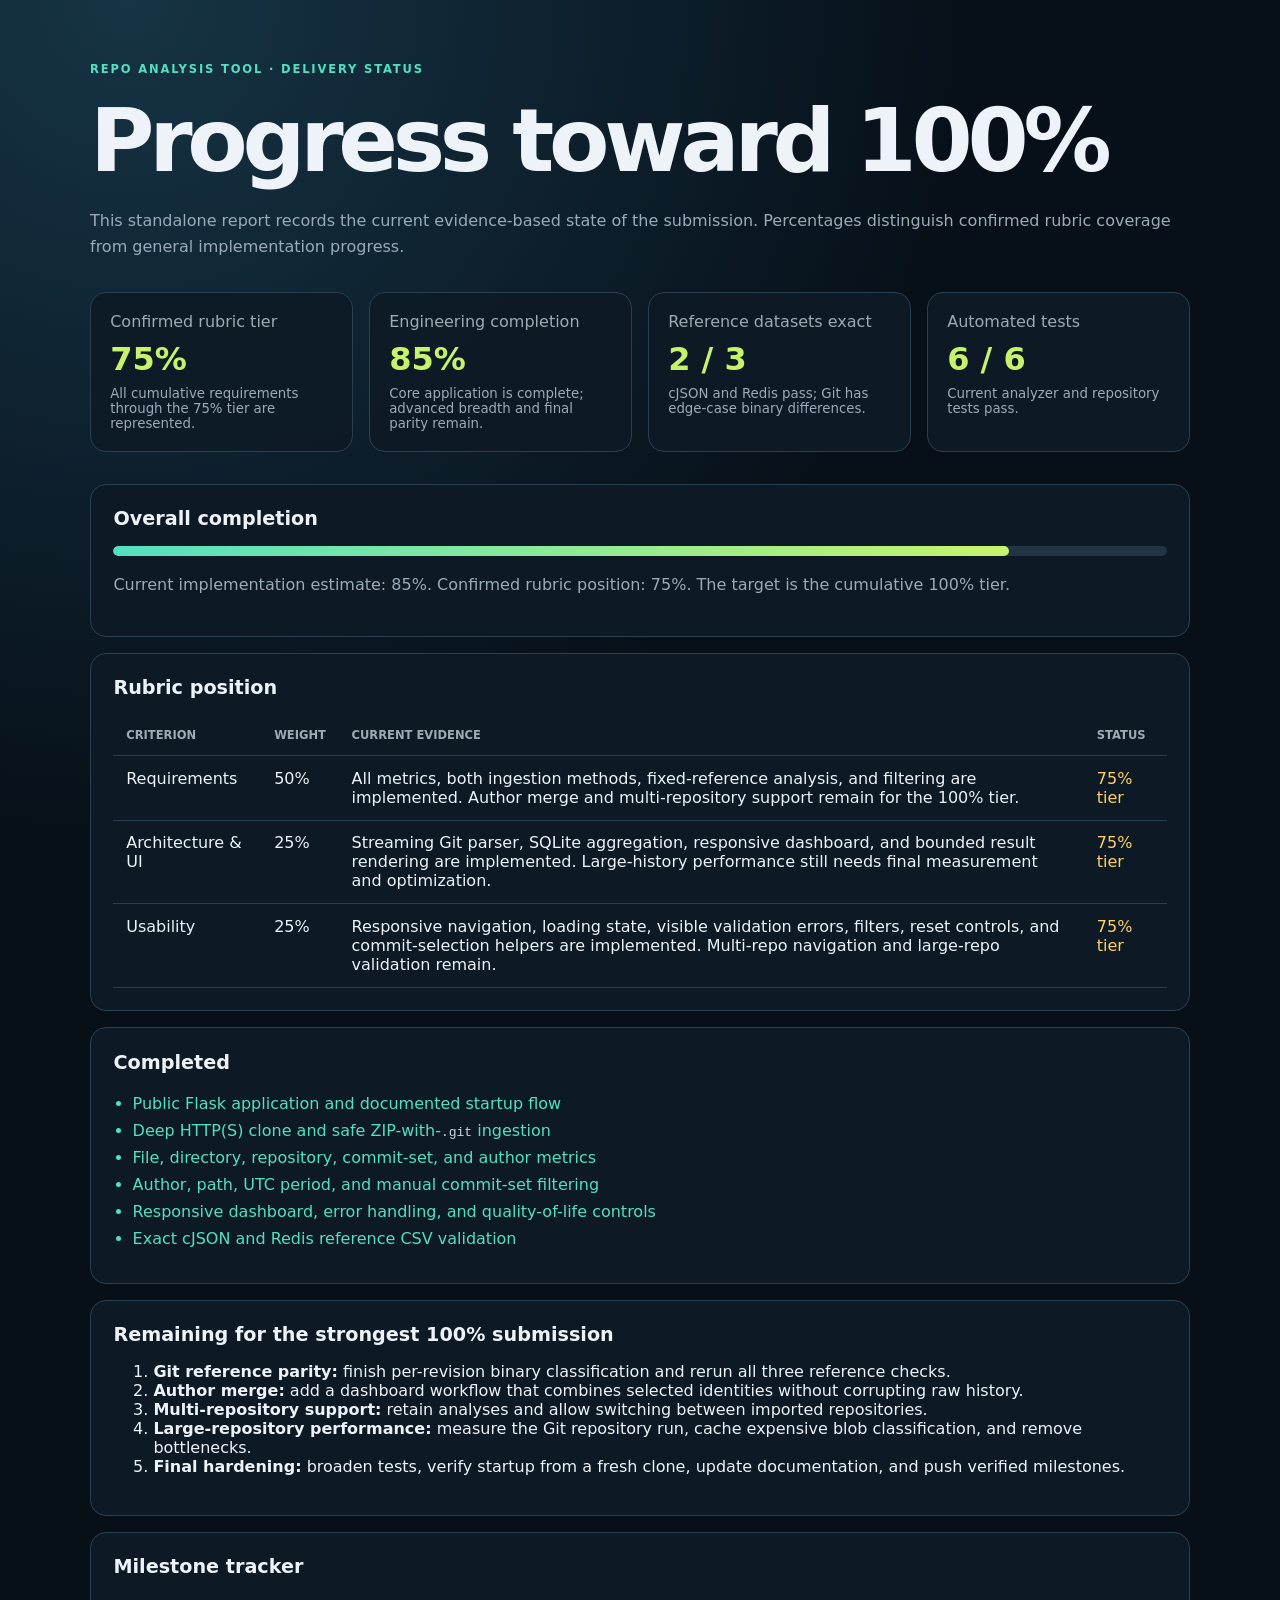
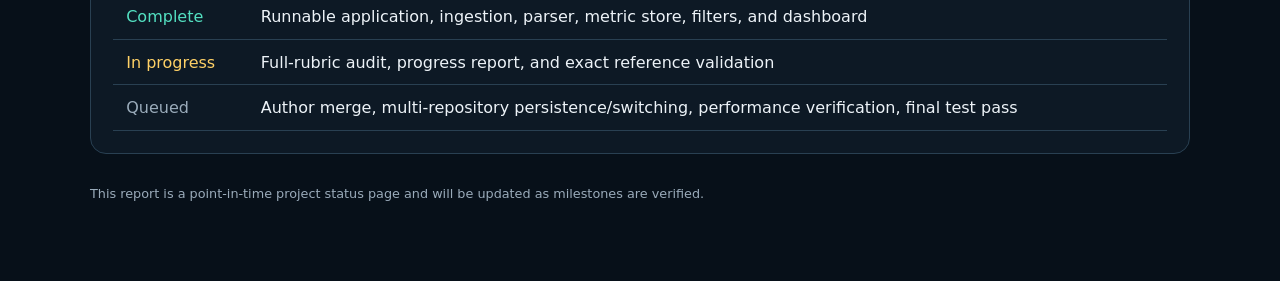
==== info/progress.html @ 6e2acbab "Complete core repository analysis dashboard" ====
<!doctype html>
<html lang="en">
<head>
  <meta charset="utf-8">
  <meta name="viewport" content="width=device-width, initial-scale=1">
  <title>SDPTest Delivery Progress</title>
  <style>
    :root { color-scheme: dark; font-family: Inter, system-ui, sans-serif; --bg:#071019; --panel:#0e1b27; --line:#294052; --ink:#edf3f8; --muted:#9aabba; --teal:#53e0c1; --lime:#c6f36b; --amber:#ffd166; }
    * { box-sizing: border-box; }
    body { margin:0; background:radial-gradient(circle at 10% 0,#163445,var(--bg) 38%); color:var(--ink); }
    main { width:min(1100px,calc(100% - 2rem)); margin:auto; padding:3rem 0 5rem; }
    h1 { margin:.25rem 0 1rem; font-size:clamp(2.4rem,7vw,5.5rem); letter-spacing:-.06em; }
    h2 { margin:0 0 1rem; font-size:1.2rem; }
    p { color:var(--muted); line-height:1.6; }
    .eyebrow { color:var(--teal); font-size:.72rem; font-weight:800; letter-spacing:.16em; text-transform:uppercase; }
    .grid { display:grid; grid-template-columns:repeat(4,1fr); gap:1rem; margin:2rem 0; }
    .card,.panel { border:1px solid var(--line); border-radius:16px; background:rgba(14,27,39,.92); }
    .card { padding:1.2rem; }
    .card span,.card small { display:block; color:var(--muted); }
    .card strong { display:block; margin:.55rem 0; color:var(--lime); font-size:2rem; }
    .panel { margin-top:1rem; padding:1.4rem; }
    .bar { height:10px; overflow:hidden; border-radius:20px; background:#213441; }
    .bar i { display:block; width:var(--value); height:100%; border-radius:inherit; background:linear-gradient(90deg,var(--teal),var(--lime)); }
    table { width:100%; border-collapse:collapse; }
    th,td { padding:.8rem; border-bottom:1px solid var(--line); text-align:left; vertical-align:top; }
    th { color:var(--muted); font-size:.72rem; text-transform:uppercase; }
    .done { color:var(--teal); } .active { color:var(--amber); } .todo { color:var(--muted); }
    ul { margin:.5rem 0; padding-left:1.2rem; color:var(--muted); line-height:1.7; }
    code { color:#c9d7e2; }
    footer { margin-top:2rem; color:var(--muted); font-size:.8rem; }
    @media(max-width:800px){.grid{grid-template-columns:repeat(2,1fr)} table{display:block;overflow:auto}}
  </style>
</head>
<body>
<main>
  <p class="eyebrow">Repo Analysis Tool · Delivery status</p>
  <h1>Progress toward 100%</h1>
  <p>This standalone report records the current evidence-based state of the submission. Percentages distinguish confirmed rubric coverage from general implementation progress.</p>

  <section class="grid" aria-label="Progress summary">
    <article class="card"><span>Confirmed rubric tier</span><strong>75%</strong><small>All cumulative requirements through the 75% tier are represented.</small></article>
    <article class="card"><span>Engineering completion</span><strong>85%</strong><small>Core application is complete; advanced breadth and final parity remain.</small></article>
    <article class="card"><span>Reference datasets exact</span><strong>2 / 3</strong><small>cJSON and Redis pass; Git has edge-case binary differences.</small></article>
    <article class="card"><span>Automated tests</span><strong>6 / 6</strong><small>Current analyzer and repository tests pass.</small></article>
  </section>

  <section class="panel">
    <h2>Overall completion</h2>
    <div class="bar" aria-label="85 percent complete"><i style="--value:85%"></i></div>
    <p>Current implementation estimate: 85%. Confirmed rubric position: 75%. The target is the cumulative 100% tier.</p>
  </section>

  <section class="panel">
    <h2>Rubric position</h2>
    <table>
      <thead><tr><th>Criterion</th><th>Weight</th><th>Current evidence</th><th>Status</th></tr></thead>
      <tbody>
        <tr><td>Requirements</td><td>50%</td><td>All metrics, both ingestion methods, fixed-reference analysis, and filtering are implemented. Author merge and multi-repository support remain for the 100% tier.</td><td class="active">75% tier</td></tr>
        <tr><td>Architecture &amp; UI</td><td>25%</td><td>Streaming Git parser, SQLite aggregation, responsive dashboard, and bounded result rendering are implemented. Large-history performance still needs final measurement and optimization.</td><td class="active">75% tier</td></tr>
        <tr><td>Usability</td><td>25%</td><td>Responsive navigation, loading state, visible validation errors, filters, reset controls, and commit-selection helpers are implemented. Multi-repo navigation and large-repo validation remain.</td><td class="active">75% tier</td></tr>
      </tbody>
    </table>
  </section>

  <section class="panel">
    <h2>Completed</h2>
    <ul>
      <li class="done">Public Flask application and documented startup flow</li>
      <li class="done">Deep HTTP(S) clone and safe ZIP-with-<code>.git</code> ingestion</li>
      <li class="done">File, directory, repository, commit-set, and author metrics</li>
      <li class="done">Author, path, UTC period, and manual commit-set filtering</li>
      <li class="done">Responsive dashboard, error handling, and quality-of-life controls</li>
      <li class="done">Exact cJSON and Redis reference CSV validation</li>
    </ul>
  </section>

  <section class="panel">
    <h2>Remaining for the strongest 100% submission</h2>
    <ol>
      <li><strong>Git reference parity:</strong> finish per-revision binary classification and rerun all three reference checks.</li>
      <li><strong>Author merge:</strong> add a dashboard workflow that combines selected identities without corrupting raw history.</li>
      <li><strong>Multi-repository support:</strong> retain analyses and allow switching between imported repositories.</li>
      <li><strong>Large-repository performance:</strong> measure the Git repository run, cache expensive blob classification, and remove bottlenecks.</li>
      <li><strong>Final hardening:</strong> broaden tests, verify startup from a fresh clone, update documentation, and push verified milestones.</li>
    </ol>
  </section>

  <section class="panel">
    <h2>Milestone tracker</h2>
    <table>
      <tbody>
        <tr><td class="done">Complete</td><td>Runnable application, ingestion, parser, metric store, filters, and dashboard</td></tr>
        <tr><td class="active">In progress</td><td>Full-rubric audit, progress report, and exact reference validation</td></tr>
        <tr><td class="todo">Queued</td><td>Author merge, multi-repository persistence/switching, performance verification, final test pass</td></tr>
      </tbody>
    </table>
  </section>

  <footer>This report is a point-in-time project status page and will be updated as milestones are verified.</footer>
</main>
</body>
</html>
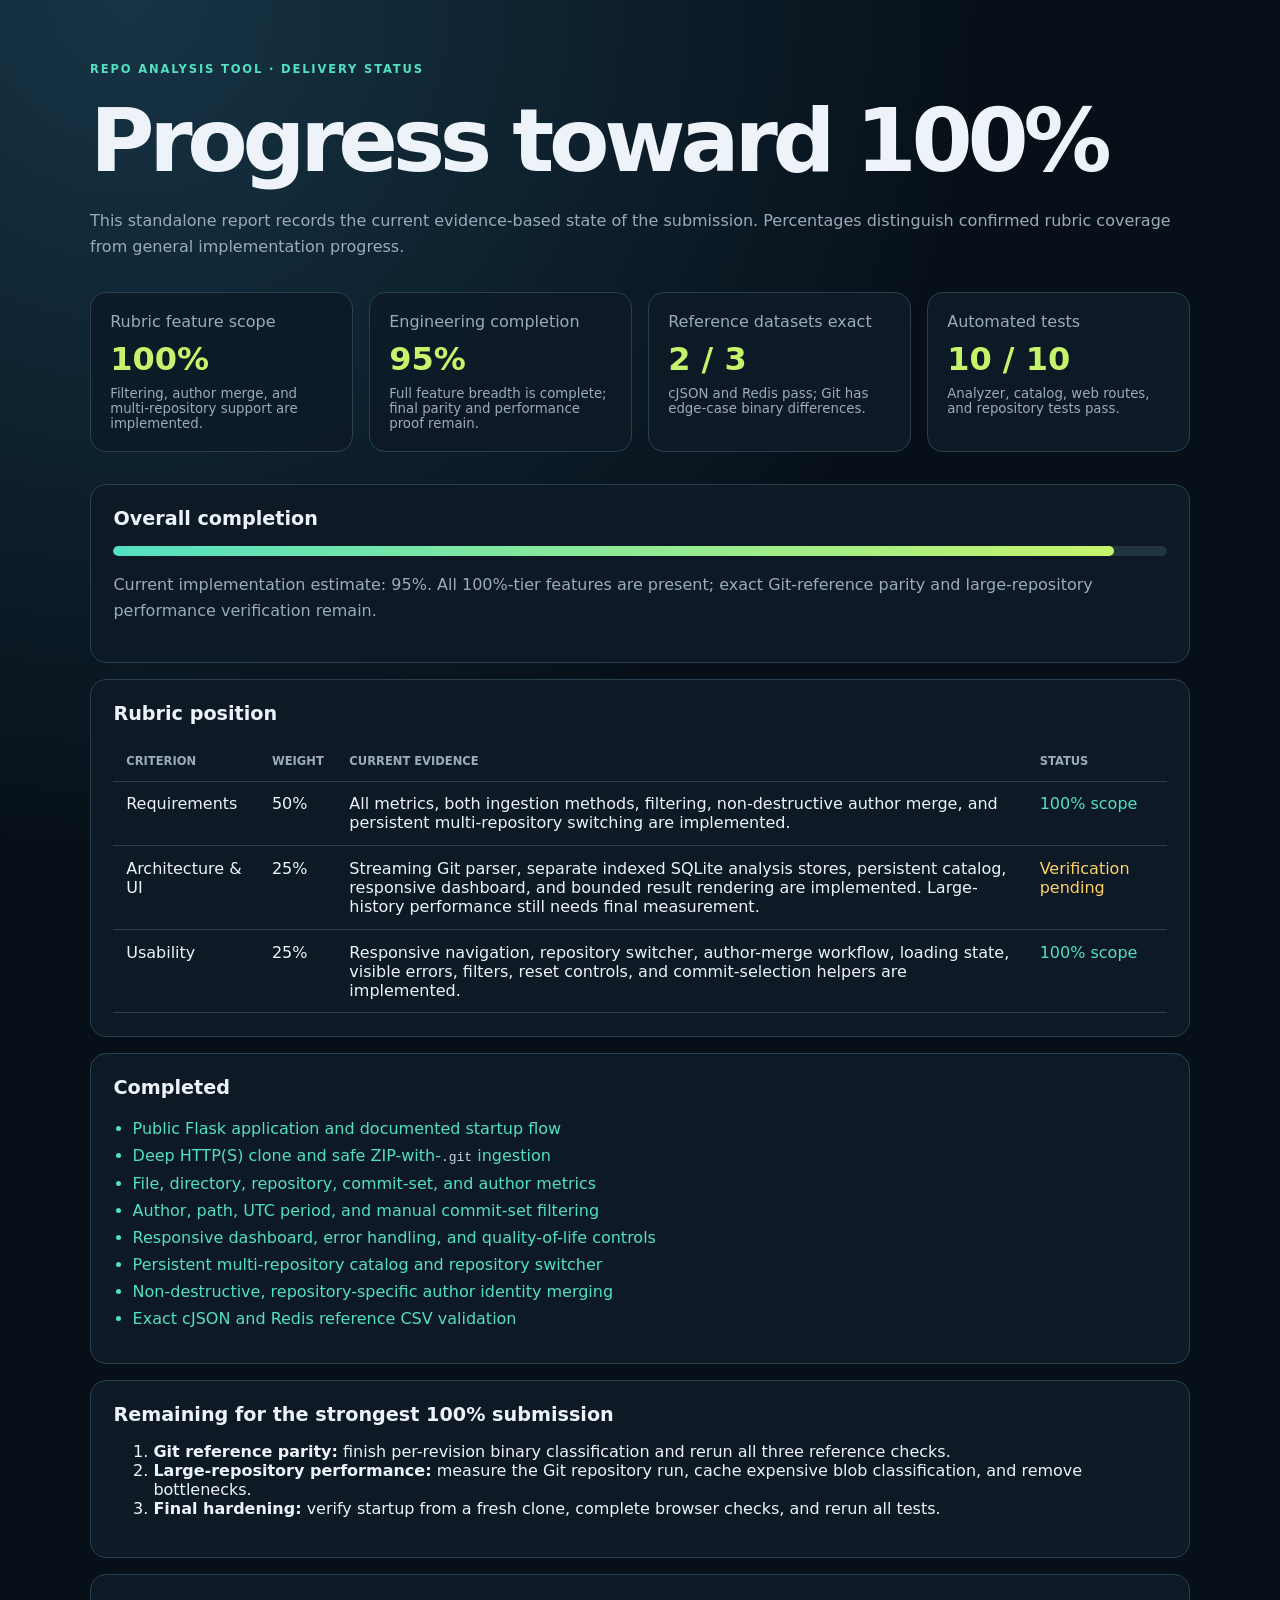
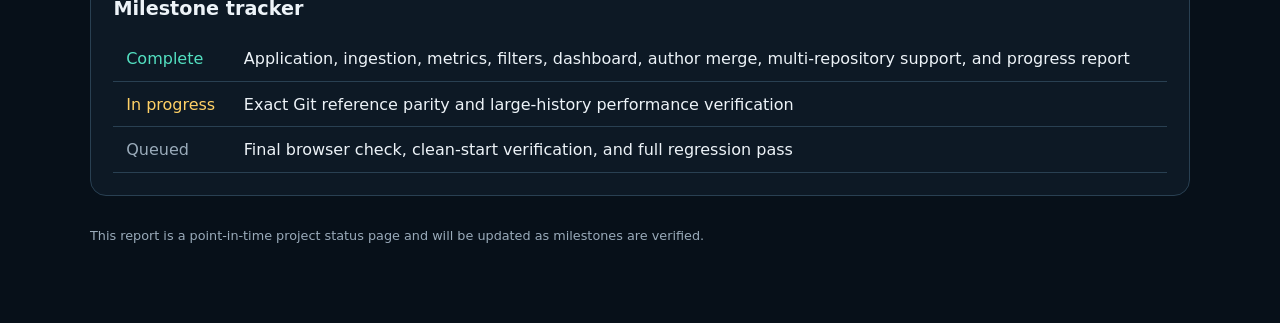
==== commit ae7ed18e: "Add multi-repository and author merge support" ====
--- a/info/progress.html
+++ b/info/progress.html
@@ -38,16 +38,16 @@
   <p>This standalone report records the current evidence-based state of the submission. Percentages distinguish confirmed rubric coverage from general implementation progress.</p>
 
   <section class="grid" aria-label="Progress summary">
-    <article class="card"><span>Confirmed rubric tier</span><strong>75%</strong><small>All cumulative requirements through the 75% tier are represented.</small></article>
-    <article class="card"><span>Engineering completion</span><strong>85%</strong><small>Core application is complete; advanced breadth and final parity remain.</small></article>
+    <article class="card"><span>Rubric feature scope</span><strong>100%</strong><small>Filtering, author merge, and multi-repository support are implemented.</small></article>
+    <article class="card"><span>Engineering completion</span><strong>95%</strong><small>Full feature breadth is complete; final parity and performance proof remain.</small></article>
     <article class="card"><span>Reference datasets exact</span><strong>2 / 3</strong><small>cJSON and Redis pass; Git has edge-case binary differences.</small></article>
-    <article class="card"><span>Automated tests</span><strong>6 / 6</strong><small>Current analyzer and repository tests pass.</small></article>
+    <article class="card"><span>Automated tests</span><strong>10 / 10</strong><small>Analyzer, catalog, web routes, and repository tests pass.</small></article>
   </section>
 
   <section class="panel">
     <h2>Overall completion</h2>
-    <div class="bar" aria-label="85 percent complete"><i style="--value:85%"></i></div>
-    <p>Current implementation estimate: 85%. Confirmed rubric position: 75%. The target is the cumulative 100% tier.</p>
+    <div class="bar" aria-label="95 percent complete"><i style="--value:95%"></i></div>
+    <p>Current implementation estimate: 95%. All 100%-tier features are present; exact Git-reference parity and large-repository performance verification remain.</p>
   </section>
 
   <section class="panel">
@@ -55,9 +55,9 @@
     <table>
       <thead><tr><th>Criterion</th><th>Weight</th><th>Current evidence</th><th>Status</th></tr></thead>
       <tbody>
-        <tr><td>Requirements</td><td>50%</td><td>All metrics, both ingestion methods, fixed-reference analysis, and filtering are implemented. Author merge and multi-repository support remain for the 100% tier.</td><td class="active">75% tier</td></tr>
-        <tr><td>Architecture &amp; UI</td><td>25%</td><td>Streaming Git parser, SQLite aggregation, responsive dashboard, and bounded result rendering are implemented. Large-history performance still needs final measurement and optimization.</td><td class="active">75% tier</td></tr>
-        <tr><td>Usability</td><td>25%</td><td>Responsive navigation, loading state, visible validation errors, filters, reset controls, and commit-selection helpers are implemented. Multi-repo navigation and large-repo validation remain.</td><td class="active">75% tier</td></tr>
+        <tr><td>Requirements</td><td>50%</td><td>All metrics, both ingestion methods, filtering, non-destructive author merge, and persistent multi-repository switching are implemented.</td><td class="done">100% scope</td></tr>
+        <tr><td>Architecture &amp; UI</td><td>25%</td><td>Streaming Git parser, separate indexed SQLite analysis stores, persistent catalog, responsive dashboard, and bounded result rendering are implemented. Large-history performance still needs final measurement.</td><td class="active">Verification pending</td></tr>
+        <tr><td>Usability</td><td>25%</td><td>Responsive navigation, repository switcher, author-merge workflow, loading state, visible errors, filters, reset controls, and commit-selection helpers are implemented.</td><td class="done">100% scope</td></tr>
       </tbody>
     </table>
   </section>
@@ -70,6 +70,8 @@
       <li class="done">File, directory, repository, commit-set, and author metrics</li>
       <li class="done">Author, path, UTC period, and manual commit-set filtering</li>
       <li class="done">Responsive dashboard, error handling, and quality-of-life controls</li>
+      <li class="done">Persistent multi-repository catalog and repository switcher</li>
+      <li class="done">Non-destructive, repository-specific author identity merging</li>
       <li class="done">Exact cJSON and Redis reference CSV validation</li>
     </ul>
   </section>
@@ -78,10 +80,8 @@
     <h2>Remaining for the strongest 100% submission</h2>
     <ol>
       <li><strong>Git reference parity:</strong> finish per-revision binary classification and rerun all three reference checks.</li>
-      <li><strong>Author merge:</strong> add a dashboard workflow that combines selected identities without corrupting raw history.</li>
-      <li><strong>Multi-repository support:</strong> retain analyses and allow switching between imported repositories.</li>
       <li><strong>Large-repository performance:</strong> measure the Git repository run, cache expensive blob classification, and remove bottlenecks.</li>
-      <li><strong>Final hardening:</strong> broaden tests, verify startup from a fresh clone, update documentation, and push verified milestones.</li>
+      <li><strong>Final hardening:</strong> verify startup from a fresh clone, complete browser checks, and rerun all tests.</li>
     </ol>
   </section>
 
@@ -89,9 +89,9 @@
     <h2>Milestone tracker</h2>
     <table>
       <tbody>
-        <tr><td class="done">Complete</td><td>Runnable application, ingestion, parser, metric store, filters, and dashboard</td></tr>
-        <tr><td class="active">In progress</td><td>Full-rubric audit, progress report, and exact reference validation</td></tr>
-        <tr><td class="todo">Queued</td><td>Author merge, multi-repository persistence/switching, performance verification, final test pass</td></tr>
+        <tr><td class="done">Complete</td><td>Application, ingestion, metrics, filters, dashboard, author merge, multi-repository support, and progress report</td></tr>
+        <tr><td class="active">In progress</td><td>Exact Git reference parity and large-history performance verification</td></tr>
+        <tr><td class="todo">Queued</td><td>Final browser check, clean-start verification, and full regression pass</td></tr>
       </tbody>
     </table>
   </section>
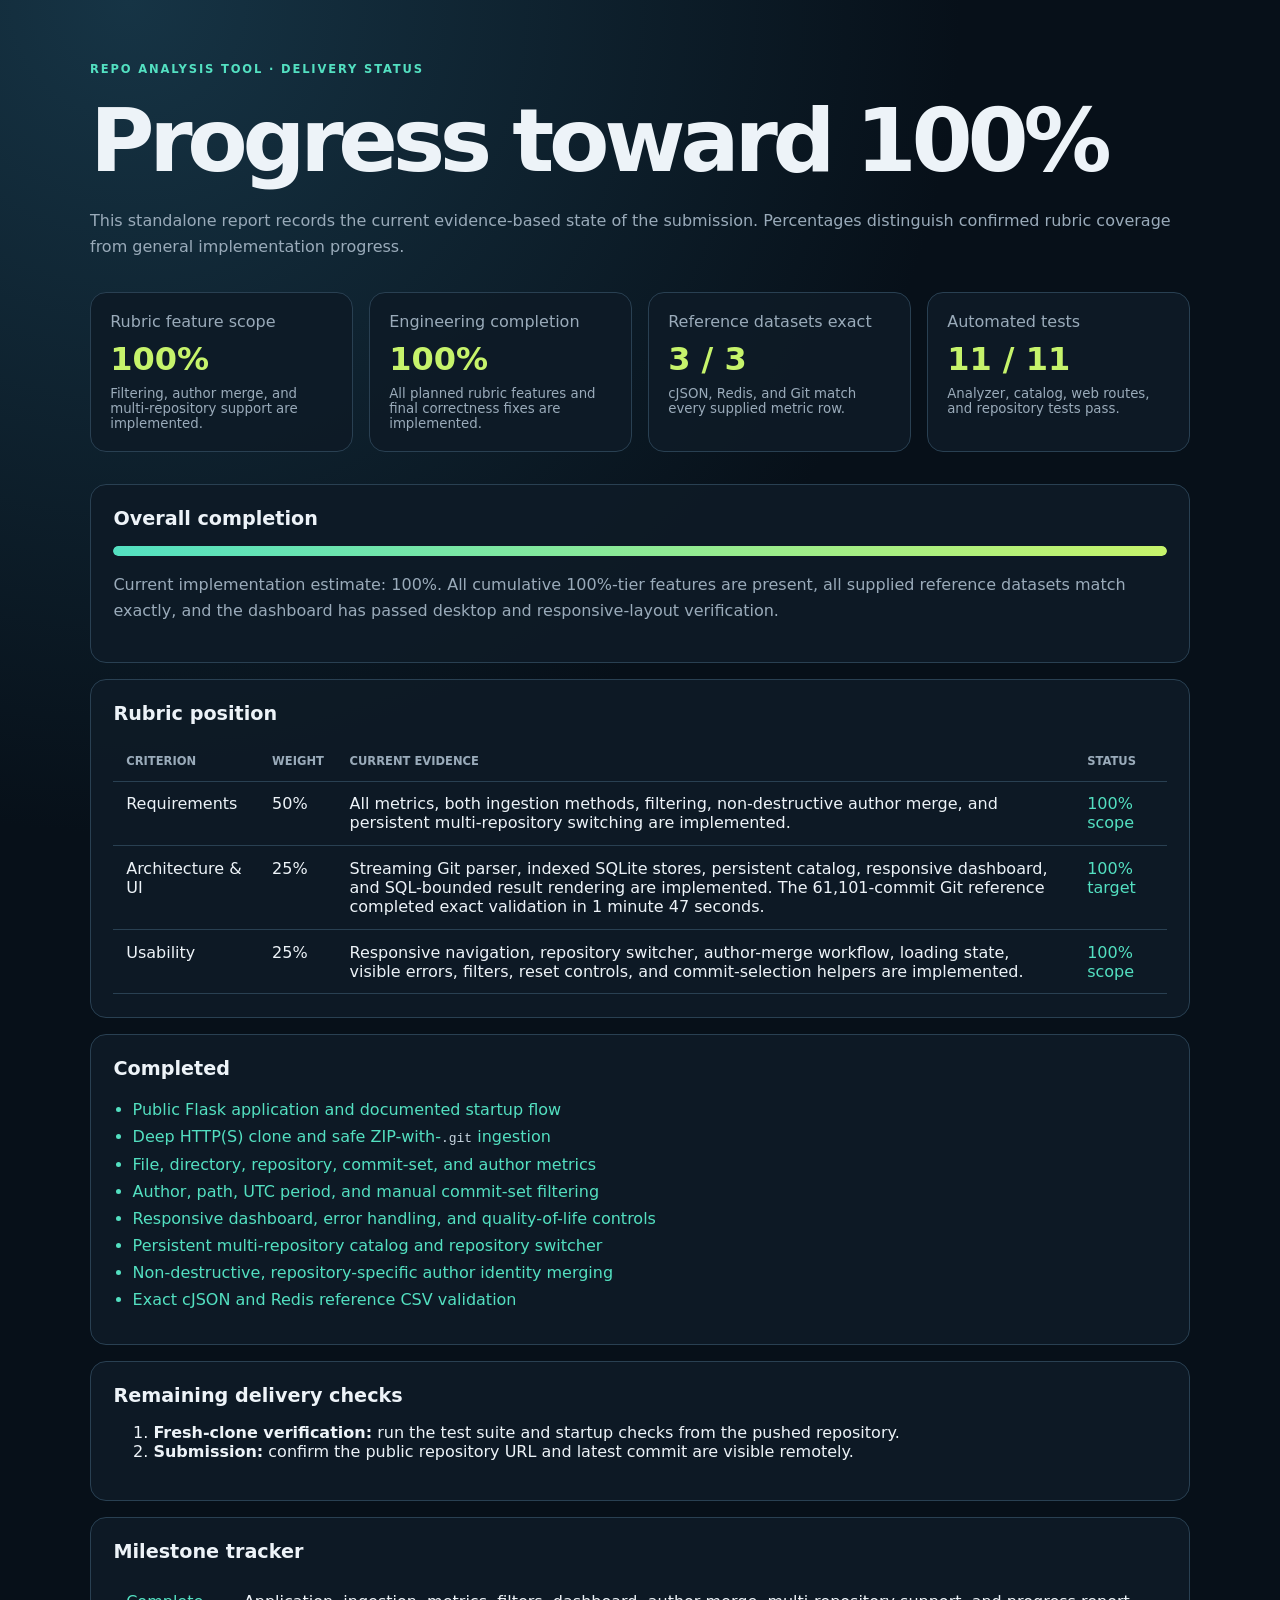
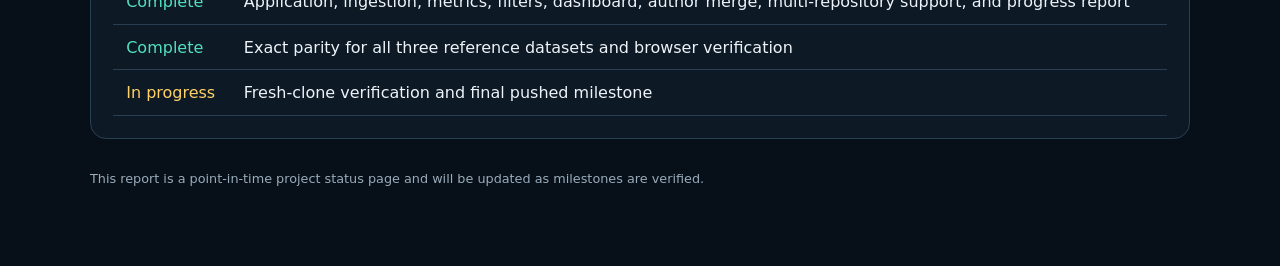
==== commit cebbe04c: "Match all reference metrics and optimize queries" ====
--- a/info/progress.html
+++ b/info/progress.html
@@ -39,15 +39,15 @@
 
   <section class="grid" aria-label="Progress summary">
     <article class="card"><span>Rubric feature scope</span><strong>100%</strong><small>Filtering, author merge, and multi-repository support are implemented.</small></article>
-    <article class="card"><span>Engineering completion</span><strong>95%</strong><small>Full feature breadth is complete; final parity and performance proof remain.</small></article>
-    <article class="card"><span>Reference datasets exact</span><strong>2 / 3</strong><small>cJSON and Redis pass; Git has edge-case binary differences.</small></article>
-    <article class="card"><span>Automated tests</span><strong>10 / 10</strong><small>Analyzer, catalog, web routes, and repository tests pass.</small></article>
+    <article class="card"><span>Engineering completion</span><strong>100%</strong><small>All planned rubric features and final correctness fixes are implemented.</small></article>
+    <article class="card"><span>Reference datasets exact</span><strong>3 / 3</strong><small>cJSON, Redis, and Git match every supplied metric row.</small></article>
+    <article class="card"><span>Automated tests</span><strong>11 / 11</strong><small>Analyzer, catalog, web routes, and repository tests pass.</small></article>
   </section>
 
   <section class="panel">
     <h2>Overall completion</h2>
-    <div class="bar" aria-label="95 percent complete"><i style="--value:95%"></i></div>
-    <p>Current implementation estimate: 95%. All 100%-tier features are present; exact Git-reference parity and large-repository performance verification remain.</p>
+    <div class="bar" aria-label="100 percent complete"><i style="--value:100%"></i></div>
+    <p>Current implementation estimate: 100%. All cumulative 100%-tier features are present, all supplied reference datasets match exactly, and the dashboard has passed desktop and responsive-layout verification.</p>
   </section>
 
   <section class="panel">
@@ -56,7 +56,7 @@
       <thead><tr><th>Criterion</th><th>Weight</th><th>Current evidence</th><th>Status</th></tr></thead>
       <tbody>
         <tr><td>Requirements</td><td>50%</td><td>All metrics, both ingestion methods, filtering, non-destructive author merge, and persistent multi-repository switching are implemented.</td><td class="done">100% scope</td></tr>
-        <tr><td>Architecture &amp; UI</td><td>25%</td><td>Streaming Git parser, separate indexed SQLite analysis stores, persistent catalog, responsive dashboard, and bounded result rendering are implemented. Large-history performance still needs final measurement.</td><td class="active">Verification pending</td></tr>
+        <tr><td>Architecture &amp; UI</td><td>25%</td><td>Streaming Git parser, indexed SQLite stores, persistent catalog, responsive dashboard, and SQL-bounded result rendering are implemented. The 61,101-commit Git reference completed exact validation in 1 minute 47 seconds.</td><td class="done">100% target</td></tr>
         <tr><td>Usability</td><td>25%</td><td>Responsive navigation, repository switcher, author-merge workflow, loading state, visible errors, filters, reset controls, and commit-selection helpers are implemented.</td><td class="done">100% scope</td></tr>
       </tbody>
     </table>
@@ -77,11 +77,10 @@
   </section>
 
   <section class="panel">
-    <h2>Remaining for the strongest 100% submission</h2>
+    <h2>Remaining delivery checks</h2>
     <ol>
-      <li><strong>Git reference parity:</strong> finish per-revision binary classification and rerun all three reference checks.</li>
-      <li><strong>Large-repository performance:</strong> measure the Git repository run, cache expensive blob classification, and remove bottlenecks.</li>
-      <li><strong>Final hardening:</strong> verify startup from a fresh clone, complete browser checks, and rerun all tests.</li>
+      <li><strong>Fresh-clone verification:</strong> run the test suite and startup checks from the pushed repository.</li>
+      <li><strong>Submission:</strong> confirm the public repository URL and latest commit are visible remotely.</li>
     </ol>
   </section>
 
@@ -90,8 +89,8 @@
     <table>
       <tbody>
         <tr><td class="done">Complete</td><td>Application, ingestion, metrics, filters, dashboard, author merge, multi-repository support, and progress report</td></tr>
-        <tr><td class="active">In progress</td><td>Exact Git reference parity and large-history performance verification</td></tr>
-        <tr><td class="todo">Queued</td><td>Final browser check, clean-start verification, and full regression pass</td></tr>
+        <tr><td class="done">Complete</td><td>Exact parity for all three reference datasets and browser verification</td></tr>
+        <tr><td class="active">In progress</td><td>Fresh-clone verification and final pushed milestone</td></tr>
       </tbody>
     </table>
   </section>
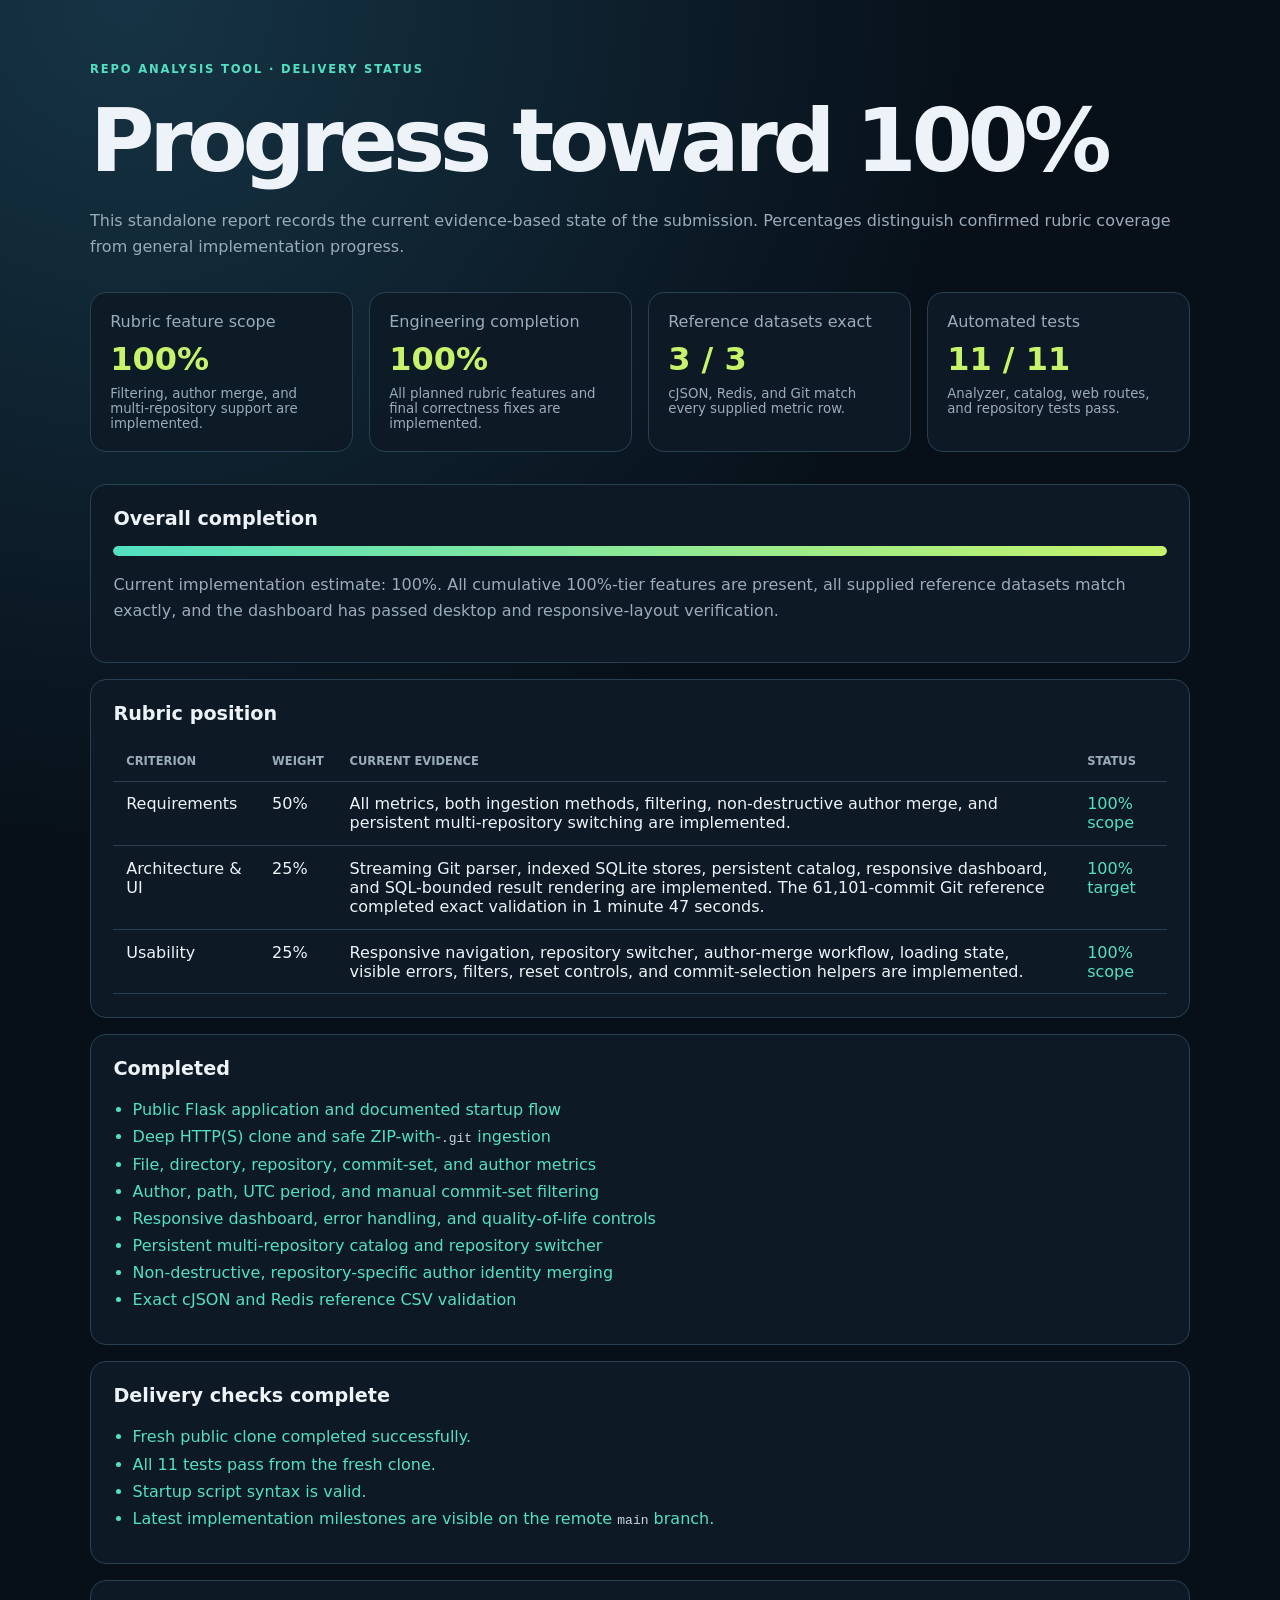
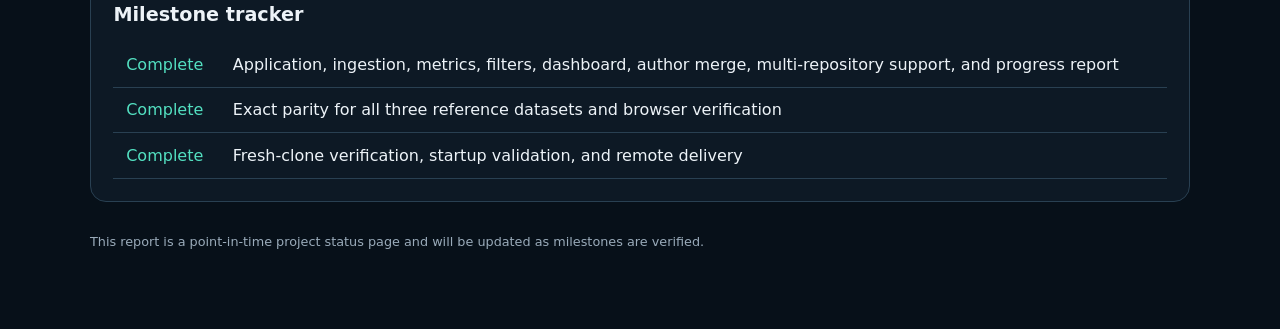
==== commit a2d95db3: "Finalize delivery progress report" ====
--- a/info/progress.html
+++ b/info/progress.html
@@ -77,11 +77,13 @@
   </section>
 
   <section class="panel">
-    <h2>Remaining delivery checks</h2>
-    <ol>
-      <li><strong>Fresh-clone verification:</strong> run the test suite and startup checks from the pushed repository.</li>
-      <li><strong>Submission:</strong> confirm the public repository URL and latest commit are visible remotely.</li>
-    </ol>
+    <h2>Delivery checks complete</h2>
+    <ul>
+      <li class="done">Fresh public clone completed successfully.</li>
+      <li class="done">All 11 tests pass from the fresh clone.</li>
+      <li class="done">Startup script syntax is valid.</li>
+      <li class="done">Latest implementation milestones are visible on the remote <code>main</code> branch.</li>
+    </ul>
   </section>
 
   <section class="panel">
@@ -90,7 +92,7 @@
       <tbody>
         <tr><td class="done">Complete</td><td>Application, ingestion, metrics, filters, dashboard, author merge, multi-repository support, and progress report</td></tr>
         <tr><td class="done">Complete</td><td>Exact parity for all three reference datasets and browser verification</td></tr>
-        <tr><td class="active">In progress</td><td>Fresh-clone verification and final pushed milestone</td></tr>
+        <tr><td class="done">Complete</td><td>Fresh-clone verification, startup validation, and remote delivery</td></tr>
       </tbody>
     </table>
   </section>
